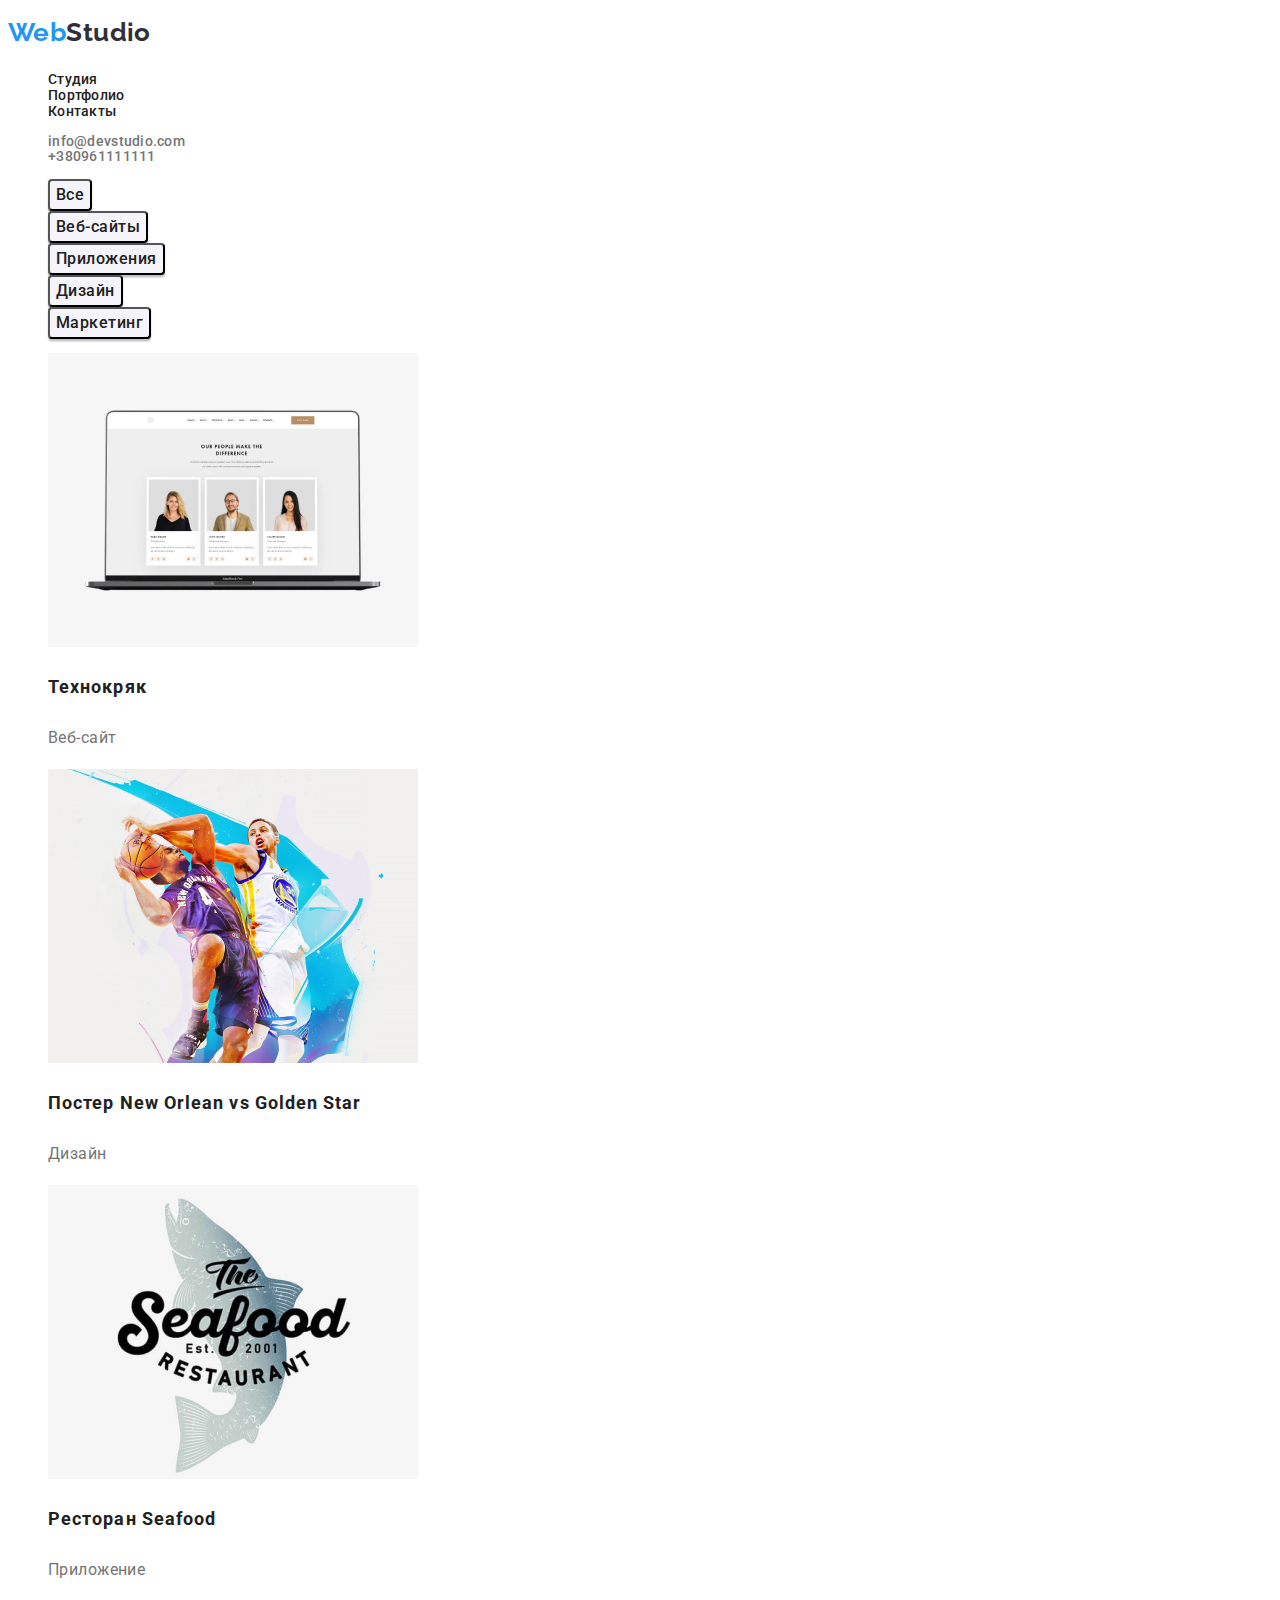
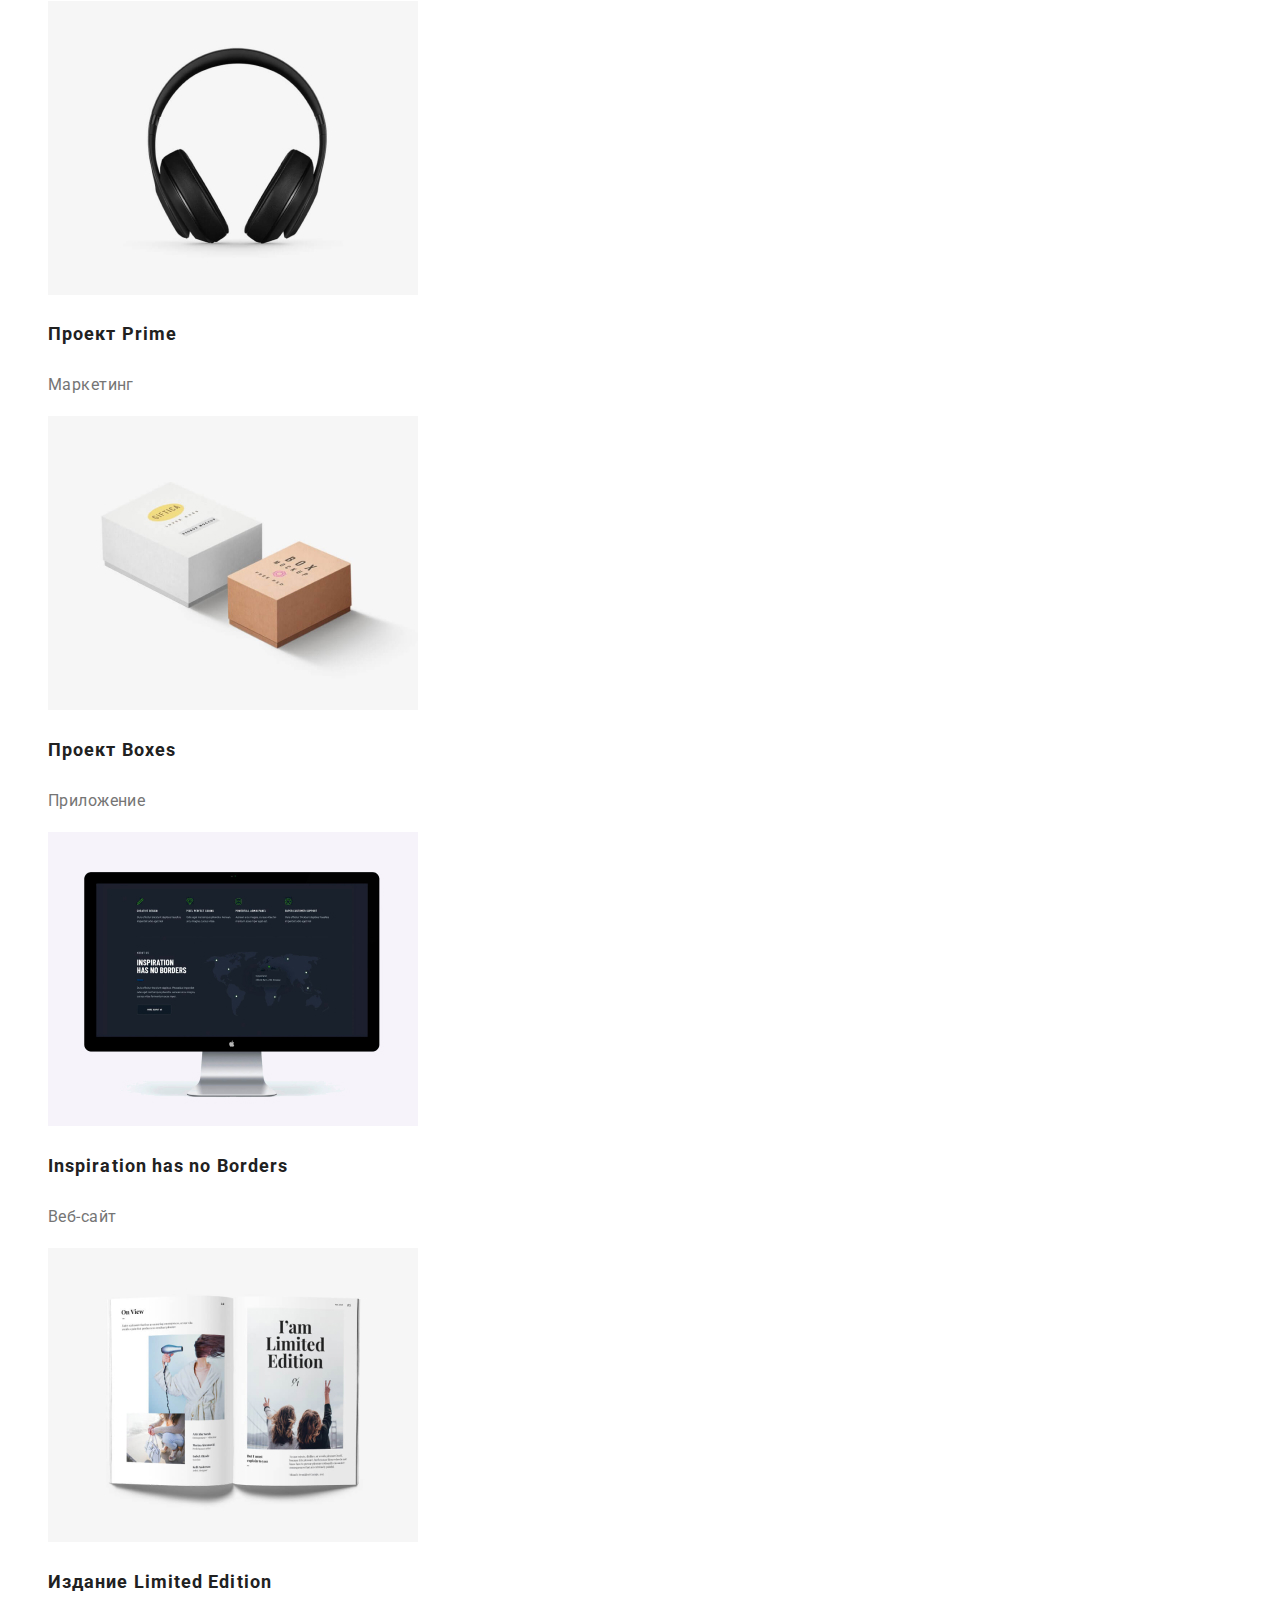
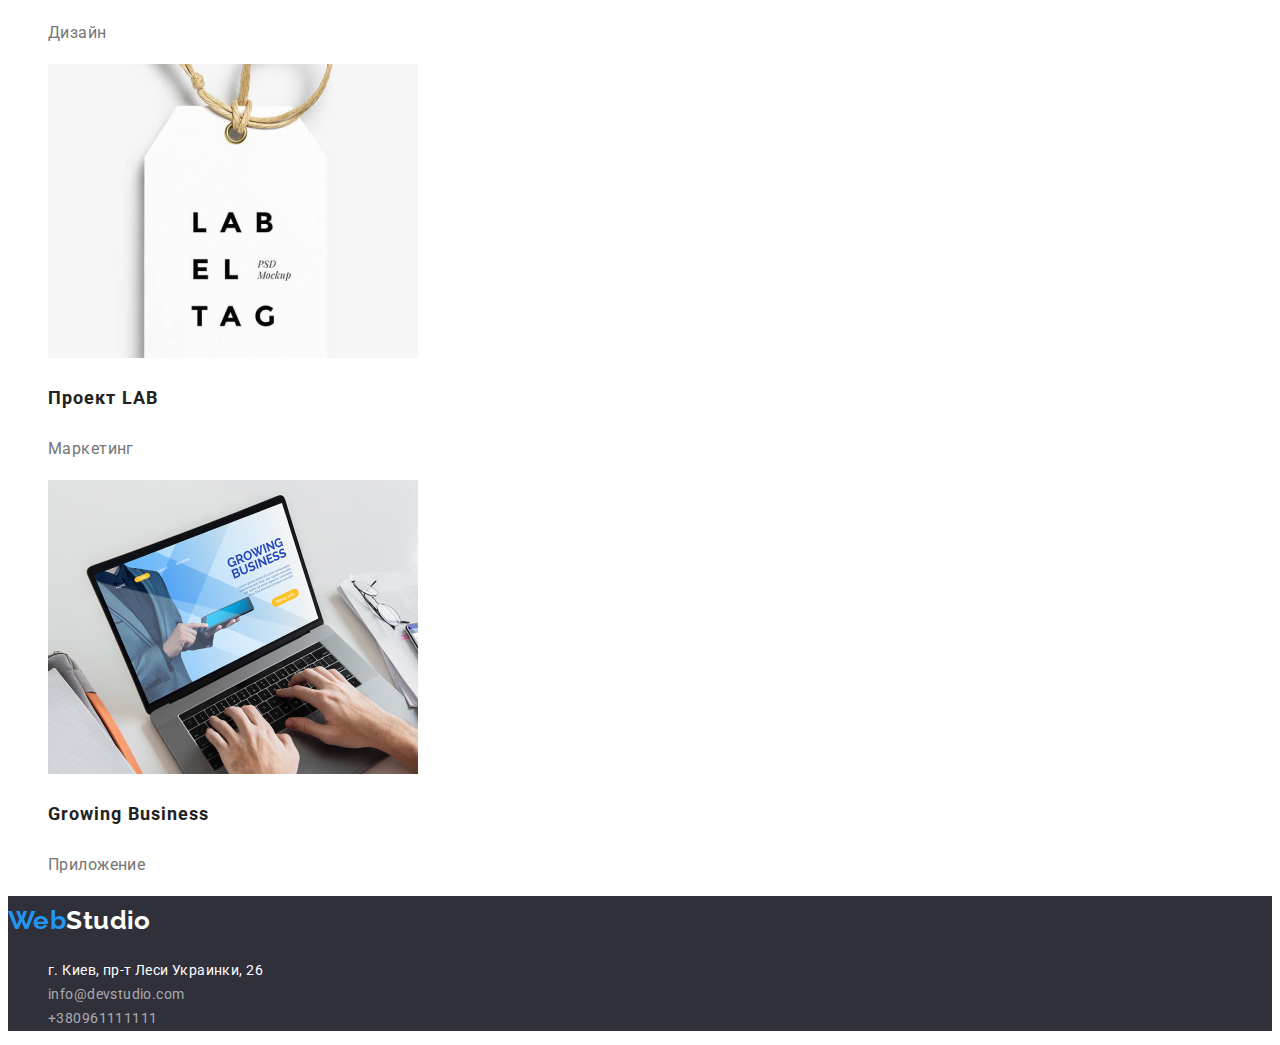
==== portfolio.html @ 1969646e "Initial commit" ====
<!DOCTYPE html>
<html lang="ru">
<head>
  <meta charset="UTF-8">
  <meta http-equiv="X-UA-Compatible" content="IE=edge">
  <meta name="viewport" content="width=device-width, initial-scale=1.0">
  <title>Портфолио</title>
  <link rel="stylesheet" href="./css/style.css">
  <link rel="preconnect" href="https://fonts.googleapis.com">
  <link rel="preconnect" href="https://fonts.gstatic.com" crossorigin>
  <link href="https://fonts.googleapis.com/css2?family=Raleway:wght@700&family=Roboto:wght@400;500;700;900&display=swap" rel="stylesheet">
</head>
<body>
  <header class="header">
    <!--Шапка страницы-->
    <nav><a class="logohead" href="/"><span class="webhead">Web</span><span class="studiohead">Studio</span></a>
      <ul class="main-navigation">
        <!--Навигация на другие страницы-->
        <li><a class="nav-item" href="./index.html">Студия</a></li>
        <li><a class="nav-item" href="./portfolio.html">Портфолио</a></li>
        <li><a class="nav-item" href="">Контакты</a></li>
      </ul>
    </nav>
    <ul class="main-contacts">
      <li><a class="contacts-item" href="mailto:info@devstudio.com">info@devstudio.com</a></li>
      <li><a class="contacts-item" href="tel:+380961111111">+380961111111</a></li>
    </ul>
  </header>
  <main>
    <section class="main-content">
      <h1 hidden>фильтр страницы портфолио</h1>
      <ul class="btn-list">
        <li class="btn-item" ><button class="btonu" type="button">Все</button></li>
        <li class="btn-item" ><button class="btonu" type="button">Веб-сайты</button></li>
        <li class="btn-item" ><button class="btonu" type="button">Приложения</button></li>
        <li class="btn-item" ><button class="btonu" type="button">Дизайн</button></li>
        <li class="btn-item" ><button class="btonu" type="button">Маркетинг</button></li>
      </ul>
      <h2 hidden>контент</h2>
      <ul class="content-list">
        <li class="content-items">
          <a class="content-links" href="">
            <img src="./images/tehno.jpg" alt="фото ноутбука" width="370" height="294">
            <h3 class="content-tittle">Технокряк</h3>
            <p class="content-text">Веб-сайт</p>
          </a>
        </li>
        <li class="content-items">
          <a class="content-links" href="">
            <img src="./images/star.jpg" alt="фото постера" width="370" height="294">
            <h3 class="content-tittle">Постер New Orlean vs Golden Star</h3>
            <p class="content-text">Дизайн</p>
          </a>
        </li>
        <li class="content-items">
          <a class="content-links" href="">
            <img src="./images/seafood.jpg" alt="фото ресторана" width="370" height="294">
            <h3 class="content-tittle">Ресторан Seafood</h3>
            <p class="content-text">Приложение</p>
          </a>
        </li>
        <li class="content-items">
          <a class="content-links" href="">
            <img src="./images/prime.jpg" alt="фото наушников" width="370" height="294">
            <h3 class="content-tittle">Проект Prime</h3>
            <p class="content-text">Маркетинг</p>
          </a>
        </li>
        <li class="content-items">
          <a class="content-links" href="">
            <img src="./images/boxes.jpg" alt="фото коробок" width="370" height="294">
            <h3 class="content-tittle">Проект Boxes</h3>
            <p class="content-text">Приложение</p>
          </a>
        </li>
        <li class="content-items">
          <a class="content-links" href="">
            <img src="./images/borders.jpg" alt="фото монитора" width="370" height="294">
            <h3 class="content-tittle">Inspiration has no Borders</h3>
            <p class="content-text">Веб-сайт</p>
          </a>
        </li>
        <li class="content-items">
          <a class="content-links" href="">
            <img src="./images/limited.jpg" alt="фото книги" width="370" height="294">
            <h3 class="content-tittle">Издание Limited Edition</h3>
            <p class="content-text">Дизайн</p>
          </a>
        </li>
        <li class="content-items">
          <a class="content-links" href="">
            <img src="./images/lab.jpg" alt="фото проекта" width="370" height="294">
            <h3 class="content-tittle">Проект LAB</h3>
            <p class="content-text">Маркетинг</p>
          </a>
        </li>
        <li class="content-items">
          <a class="content-links" href="">
            <img src="./images/business.jpg" alt="фото работы за ноутбуком" width="370" height="294">
            <h3 class="content-tittle">Growing Business</h3>
            <p class="content-text">Приложение</p>
          </a>
        </li>
      </ul>
    </section>
  </main>
  <footer class="footer">
    <!--Футер страницы-->
    <a class="logo-footer" href="/"><span class="webfooter">Web</span><span class="studiofooter">Studio</span></a>
    <address>
      <ul class="contacts-footer">
        <li><a class="adres-footer"
            href="https://www.google.com/maps/place/%D0%B1%D1%83%D0%BB.+%D0%9B%D0%B5%D1%81%D0%B8+%D0%A3%D0%BA%D1%80%D0%B0%D0%B8%D0%BD%D0%BA%D0%B8,+26,+%D0%9A%D0%B8%D0%B5%D0%B2,+02000/@50.4265841,30.5361971,17z/data=!3m1!4b1!4m5!3m4!1s0x40d4cf0e033ecbe9:0x57a4dffefec77da0!8m2!3d50.4265807!4d30.5383858"
            target="_blank" rel="noopener noreferrer">г. Киев, пр-т Леси Украинки, 26</a></li>
        <li class="links-footer"><a class="link-clr" href="mailto:info@devstudio.com">info@devstudio.com</a></li>
        <li class="links-footer"><a class="link-clr" href="tel:+380961111111">+380961111111</a></li>
      </ul>
    </address>
  
  </footer>
</body>
</html>
---- css/style.css ----
body {
  font-family: var(--main-font);
  font-size: var(--main-font-sz);
  text-decoration: var(--main-text-decor);
  line-height: var(--main-line-hght);
  letter-spacing: var(--main-leter-spacing);
  font-weight: var(--main-font-weight);
  color: var(--main-txt-clr);
}

/* font-weight: 400; то же самое что и normal
font-weight: bold; то же самое что и 700 */

:root {
  --main-font: Roboto, sans-serif;
  --secondary-font: Raleway, sans-serif;

  --main-font-sz: 14px;
  --secondary-font-sz: 16px;
  --primary-font-sz: 36px;
  --fourth-font-sz: 18px;

  --main-font-weight: 500;
  --secondary-font-weight: 700;
  --primary-font-weight: 400;

  --main-leter-spacing: 0.03em;
  --secondary-leter-spacing: 0.02em;
  --primary-leter-spacing: 0.06em;

  --main-txt-clr: #212121;
  --secondary-txt-clr: #757575;
  --primary-txt-clr: #2196f3;
  --color-rdba: rgba(255, 255, 255, 0.6);

  --main-line-hght: 1.14;
  --secondary-line-hght: 1.17;
  --primary-line-hght: 1.71;
  --fourth-line-hght: 1.19;

  --main-link-clr: #ffffff;
  --secondary-link-clr: #2f303a;

  --main-text-decor: none;
}

/* студия */
/* оформление логотипа */
.logohead,
.logo-footer {
  font-family: var(--secondary-font);
  font-weight: var(--secondary-font-weight);
  font-size: 26px;
  line-height: 1.91;
  text-decoration: none;
}

.webhead,
.webfooter {
  color: var(--primary-txt-clr);
}

.studiohead {
  color: var(--secondary-link-clr);
}

.studiofooter {
  color: var(--main-link-clr);
}

.main-navigation {
  letter-spacing: var(--secondary-leter-spacing);
}

.nav-item:hover,
.nav-item:focus {
  color: var(--primary-txt-clr);
}

.nav-item {
  color: var(--main-txt-clr);
  text-decoration: var(--main-text-decor);
}

.contacts-item:hover,
.contacts-item:focus {
  color: var(--primary-txt-clr);
}

.contacts-item {
  color: var(--secondary-txt-clr);
  text-decoration: var(--main-text-decor);
}

.main-contacts {
  letter-spacing: var(--secondary-leter-spacing);
  color: var(--secondary-txt-clr);
}

.banner {
  background-color: var(--secondary-link-clr);
}

.banner > h1 {
  font-weight: 900;
  font-size: 44px;
  line-height: 1.36;
  letter-spacing: var(--primary-leter-spacing);
  text-transform: uppercase;
  color: var(--main-link-clr);
}

.banner button {
  font-weight: var(--secondary-font-weight);
  font-size: var(--secondary-font-sz);
  line-height: 1.87;
   align-items: center;
  text-align: center;
  letter-spacing: var(--primary-leter-spacing);
  color: var(--main-link-clr);
  background: var(--primary-txt-clr);
  box-shadow: 0px 4px 4px rgba(0, 0, 0, 0.15);
  border-radius: 4px;
  width: 200px;
  height: 50px;
  left: 700px;
  top: 430px;
}

.peculiarities h3 {
  font-weight: var(--secondary-font-weight);
  font-size: var(--main-font-sz);
  text-transform: uppercase;
}

.peculiarities p {
  font-weight: var(--primary-font-weight);
  line-height: var(--primary-line-hght);
  color: var(--secondary-txt-clr);
}

.peculiarities-list,
.work-list,
.team-list,
.contacts-footer,
.btn-item,
.content-list,
.main-navigation,
.main-contacts {
  list-style: none;
}

.work h2 {
  font-weight: var(--secondary-font-weight);
  font-size: var(--primary-font-sz);
  line-height: var(--secondary-line-hght);
}

.work-tittle,
.team-maintittle {
  font-weight: var(--secondary-font-weight);
  font-size: var(--primary-font-sz);
  line-height: var(--secondary-line-hght);
}

.team h2 {
  font-weight: var(--main-font-weight);
  font-size: var(--primary-font-sz);
  line-height: var(--secondary-line-hght);
}

.team h3 {
  font-size: var(--secondary-font-sz);
  line-height: var(--fourth-line-hght);
}

.team p {
  font-weight: var(--primary-font-weight);
  font-size: var(--secondary-font-sz);
  line-height: var(--fourth-line-hght);
  color: var(--secondary-txt-clr);
}

.adres-footer {
  font-weight: var(--primary-font-weight);
  font-size: var(--main-font-sz);
  line-height: var(--primary-line-hght);
  color: var(--main-link-clr);
  font-style: normal;
  text-decoration: var(--main-text-decor);
}

.links-footer {
  font-weight: var(--primary-font-weight);
  font-size: var(--main-font-sz);
  line-height: var(--primary-line-hght);
  color: var(--color-rdba);
}

.footer {
  background-color: var(--secondary-link-clr);
}

.link-clr {
  font-style: normal;
  font-weight: var(--primary-font-weight);
  line-height: var(--primary-line-hght);
  color: var(--color-rdba);
  text-decoration: var(--main-text-decor);
}

/* портфолио */
.btonu:hover,
.btonu:focus {
  background-color: var(--primary-txt-clr);
}

.btonu {
  font-family: Roboto;
  font-style: normal;
  font-weight: 500;
  font-size: 16px;
  line-height: 1.62;
  text-align: center;
  letter-spacing: 0.03em;
  color:var(--main-txt-clr);
  background: #F5F4FA;
  border-radius: 4px;
  box-shadow: 0px 3px 1px rgba(0, 0, 0, 0.1), 0px 1px 2px rgba(0, 0, 0, 0.08), 0px 2px 2px rgba(0, 0, 0, 0.12);
}


.content-tittle {
  font-weight: var(--secondary-font-weight);
  font-size: var(--fourth-font-sz);
  line-height: 2;
  letter-spacing: var(--primary-leter-spacing);
  color: var(--main-txt-clr);
}

.content-text {
  font-weight: var(--primary-font-weight);
  font-size: var(--secondary-font-sz);
  line-height: 1.87;
  color: var(--secondary-txt-clr);
}

.content-links {
  text-decoration: var(--main-text-decor);
}
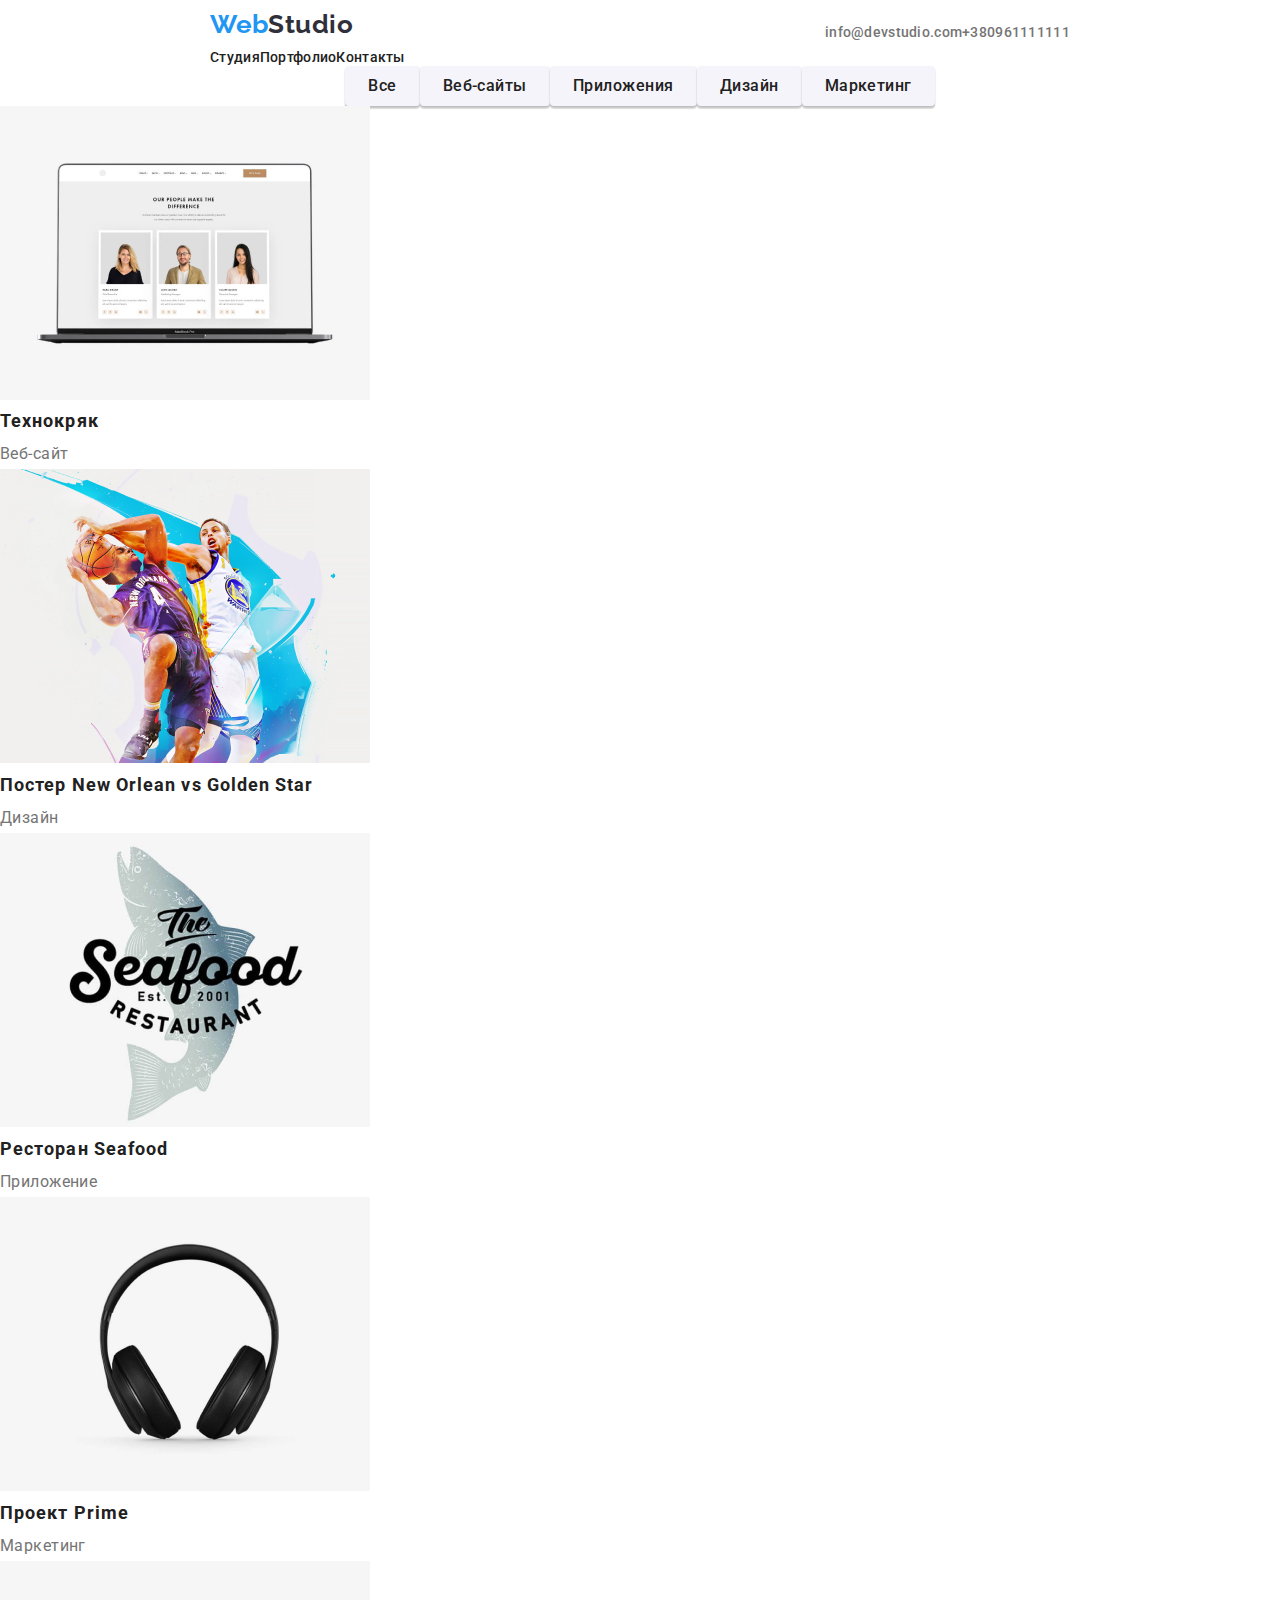
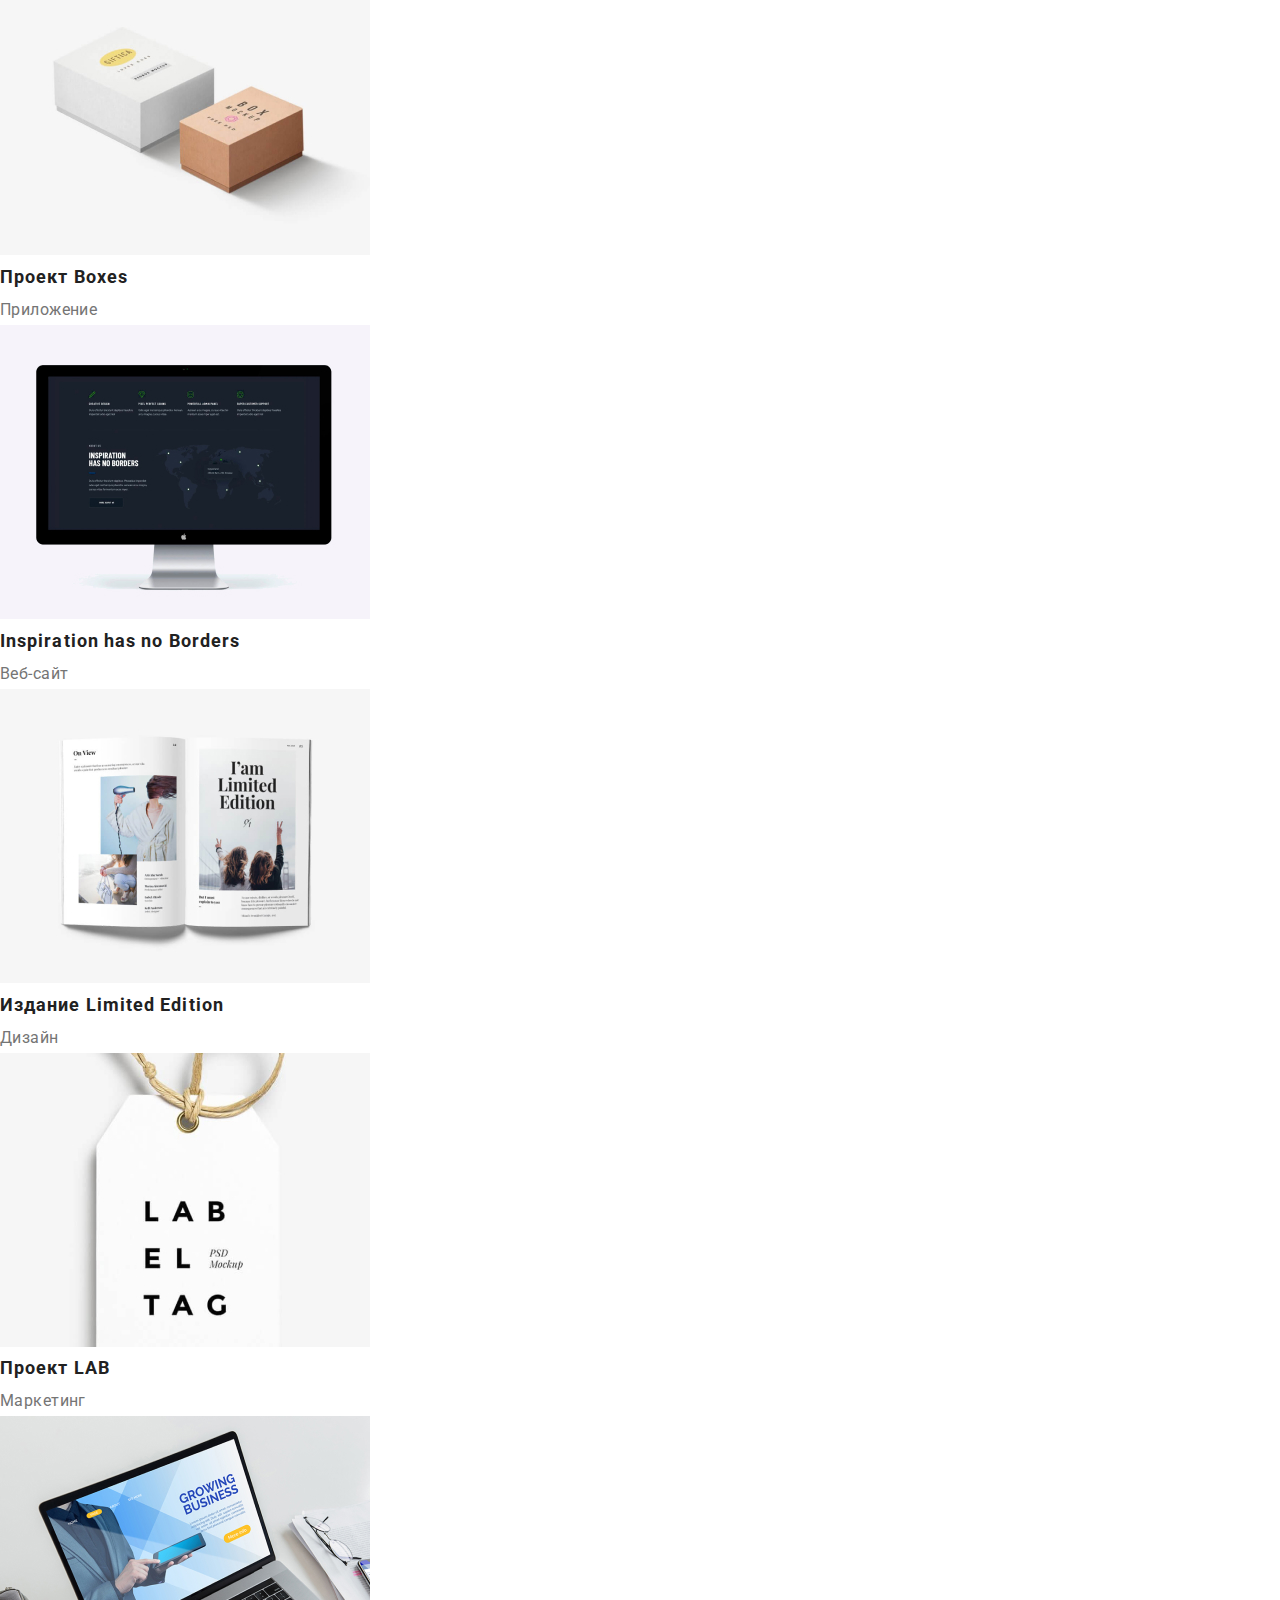
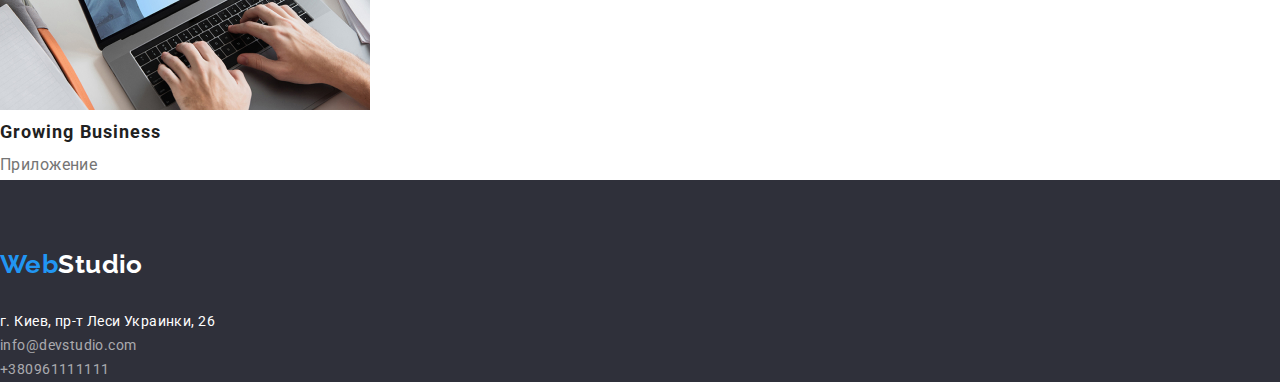
==== commit 9b952173: "добавляет разметку студия" ====
--- a/portfolio.html
+++ b/portfolio.html
@@ -5,13 +5,14 @@
   <meta http-equiv="X-UA-Compatible" content="IE=edge">
   <meta name="viewport" content="width=device-width, initial-scale=1.0">
   <title>Портфолио</title>
-  <link rel="stylesheet" href="./css/style.css">
   <link rel="preconnect" href="https://fonts.googleapis.com">
   <link rel="preconnect" href="https://fonts.gstatic.com" crossorigin>
   <link href="https://fonts.googleapis.com/css2?family=Raleway:wght@700&family=Roboto:wght@400;500;700;900&display=swap" rel="stylesheet">
+  <link rel="stylesheet" href="https://cdnjs.cloudflare.com/ajax/libs/modern-normalize/1.1.0/modern-normalize.min.css">
+  <link rel="stylesheet" href="./css/style.css">
 </head>
 <body>
-  <header class="header">
+  <header class="header">     
     <!--Шапка страницы-->
     <nav><a class="logohead" href="/"><span class="webhead">Web</span><span class="studiohead">Studio</span></a>
       <ul class="main-navigation">
--- a/css/style.css
+++ b/css/style.css
@@ -1,3 +1,13 @@
+/* *,
+*::before,
+*::after {
+  box-sizing: border-box;
+}
+ */
+
+
+
+
 body {
   font-family: var(--main-font);
   font-size: var(--main-font-sz);
@@ -6,7 +16,9 @@
   letter-spacing: var(--main-leter-spacing);
   font-weight: var(--main-font-weight);
   color: var(--main-txt-clr);
-}
+  
+}
+
 
 /* font-weight: 400; то же самое что и normal
 font-weight: bold; то же самое что и 700 */
@@ -43,6 +55,92 @@
 
   --main-text-decor: none;
 }
+
+h1, h2, h3, p, ul, li {
+  margin: 0;
+  padding: 0;
+}
+
+.container {
+  width: 1230px;
+  margin-right: auto;
+  margin-left: auto;
+  padding-left: 15px;
+  padding-right: 15px;
+}
+
+
+
+.bnnr {
+  background-color: #2F303A;
+}
+
+
+.wrk {
+  padding-top: 0;
+  padding-bottom: 94px;
+}
+.header {
+  display: flex; 
+  align-items: center;
+  justify-content: space-between;
+}
+.nav {display: flex;
+align-items: center;
+justify-content: space-around;}
+
+
+.lnk-hdr {
+  display: inline-block;
+}
+.banner-tittle {
+  margin-bottom: 30px;
+  padding-top: 200px;
+}
+.banner-button {
+  margin-bottom: 200px;
+
+}
+.section {
+  padding-top: 94px;
+  padding-bottom: 94px;
+}
+/* .peculiarities-tittle {
+  margin-bottom: 10px;
+  padding-top: 50px; */
+/* } */
+
+.main-navigation, .main-contacts, .btn-list, .peculiarities-list, .work-list, .team-list {
+  display: flex;
+}
+
+.main-contacts {
+  justify-content: flex-end;
+}
+.peculiarities-list, .work-list, .team-list {
+  justify-content: space-around;
+}
+
+.header {justify-content: space-around;;
+}
+
+.btn-list {
+  justify-content: center;
+
+
+}
+
+
+
+
+
+
+
+
+
+
+
+
 
 /* студия */
 /* оформление логотипа */
@@ -99,44 +197,54 @@
 
 .banner {
   background-color: var(--secondary-link-clr);
-}
-
-.banner > h1 {
+  text-align: center;
+}
+
+.banner-tittle {
+  line-height: 1.36;
+  font-family: Roboto;
+  font-style: normal;
   font-weight: 900;
   font-size: 44px;
-  line-height: 1.36;
-  letter-spacing: var(--primary-leter-spacing);
+  text-align: center;
+  letter-spacing: 0.06em;
   text-transform: uppercase;
-  color: var(--main-link-clr);
+  color: #FFFFFF;
 }
 
 .banner button {
   font-weight: var(--secondary-font-weight);
   font-size: var(--secondary-font-sz);
   line-height: 1.87;
-   align-items: center;
+  align-items: center;
   text-align: center;
   letter-spacing: var(--primary-leter-spacing);
   color: var(--main-link-clr);
   background: var(--primary-txt-clr);
   box-shadow: 0px 4px 4px rgba(0, 0, 0, 0.15);
   border-radius: 4px;
-  width: 200px;
+  min-width: 200px;
   height: 50px;
   left: 700px;
   top: 430px;
+  padding: 10px 32px;
 }
 
 .peculiarities h3 {
   font-weight: var(--secondary-font-weight);
   font-size: var(--main-font-sz);
   text-transform: uppercase;
+  margin-top: 0px;
+  margin-bottom: 10px;
 }
 
 .peculiarities p {
   font-weight: var(--primary-font-weight);
   line-height: var(--primary-line-hght);
   color: var(--secondary-txt-clr);
+  margin-bottom: 0px;
+
+
 }
 
 .peculiarities-list,
@@ -154,6 +262,7 @@
   font-weight: var(--secondary-font-weight);
   font-size: var(--primary-font-sz);
   line-height: var(--secondary-line-hght);
+  margin-bottom: 50px;
 }
 
 .work-tittle,
@@ -162,16 +271,21 @@
   font-size: var(--primary-font-sz);
   line-height: var(--secondary-line-hght);
 }
-
+h2 {
+  text-align: center;
+}
 .team h2 {
   font-weight: var(--main-font-weight);
   font-size: var(--primary-font-sz);
   line-height: var(--secondary-line-hght);
+
+  margin-bottom: 50px;
 }
 
 .team h3 {
   font-size: var(--secondary-font-sz);
   line-height: var(--fourth-line-hght);
+  margin-bottom: 10px;
 }
 
 .team p {
@@ -179,6 +293,21 @@
   font-size: var(--secondary-font-sz);
   line-height: var(--fourth-line-hght);
   color: var(--secondary-txt-clr);
+  padding-bottom: 30px;
+}
+.team {
+background-color: #F5F4FA;
+}
+
+.team-img {
+  margin-bottom: 30px;
+}
+
+
+.logo-footer {
+  display: inline-block;
+  padding-top: 60px;
+  margin-bottom: 20px;
 }
 
 .adres-footer {
@@ -188,6 +317,8 @@
   color: var(--main-link-clr);
   font-style: normal;
   text-decoration: var(--main-text-decor);
+  margin-bottom: 9px;
+  
 }
 
 .links-footer {
@@ -196,11 +327,18 @@
   line-height: var(--primary-line-hght);
   color: var(--color-rdba);
 }
+.mail {
+  margin-bottom: 9px;
+}
+.tel {
+  padding-bottom: 60px;
+}
+
 
 .footer {
   background-color: var(--secondary-link-clr);
 }
-
+/* background-color: #2F303A; */
 .link-clr {
   font-style: normal;
   font-weight: var(--primary-font-weight);
@@ -226,7 +364,10 @@
   color:var(--main-txt-clr);
   background: #F5F4FA;
   border-radius: 4px;
+  border: 1px solid transparent;
   box-shadow: 0px 3px 1px rgba(0, 0, 0, 0.1), 0px 1px 2px rgba(0, 0, 0, 0.08), 0px 2px 2px rgba(0, 0, 0, 0.12);
+  padding: 6px 22px;
+
 }
 
 
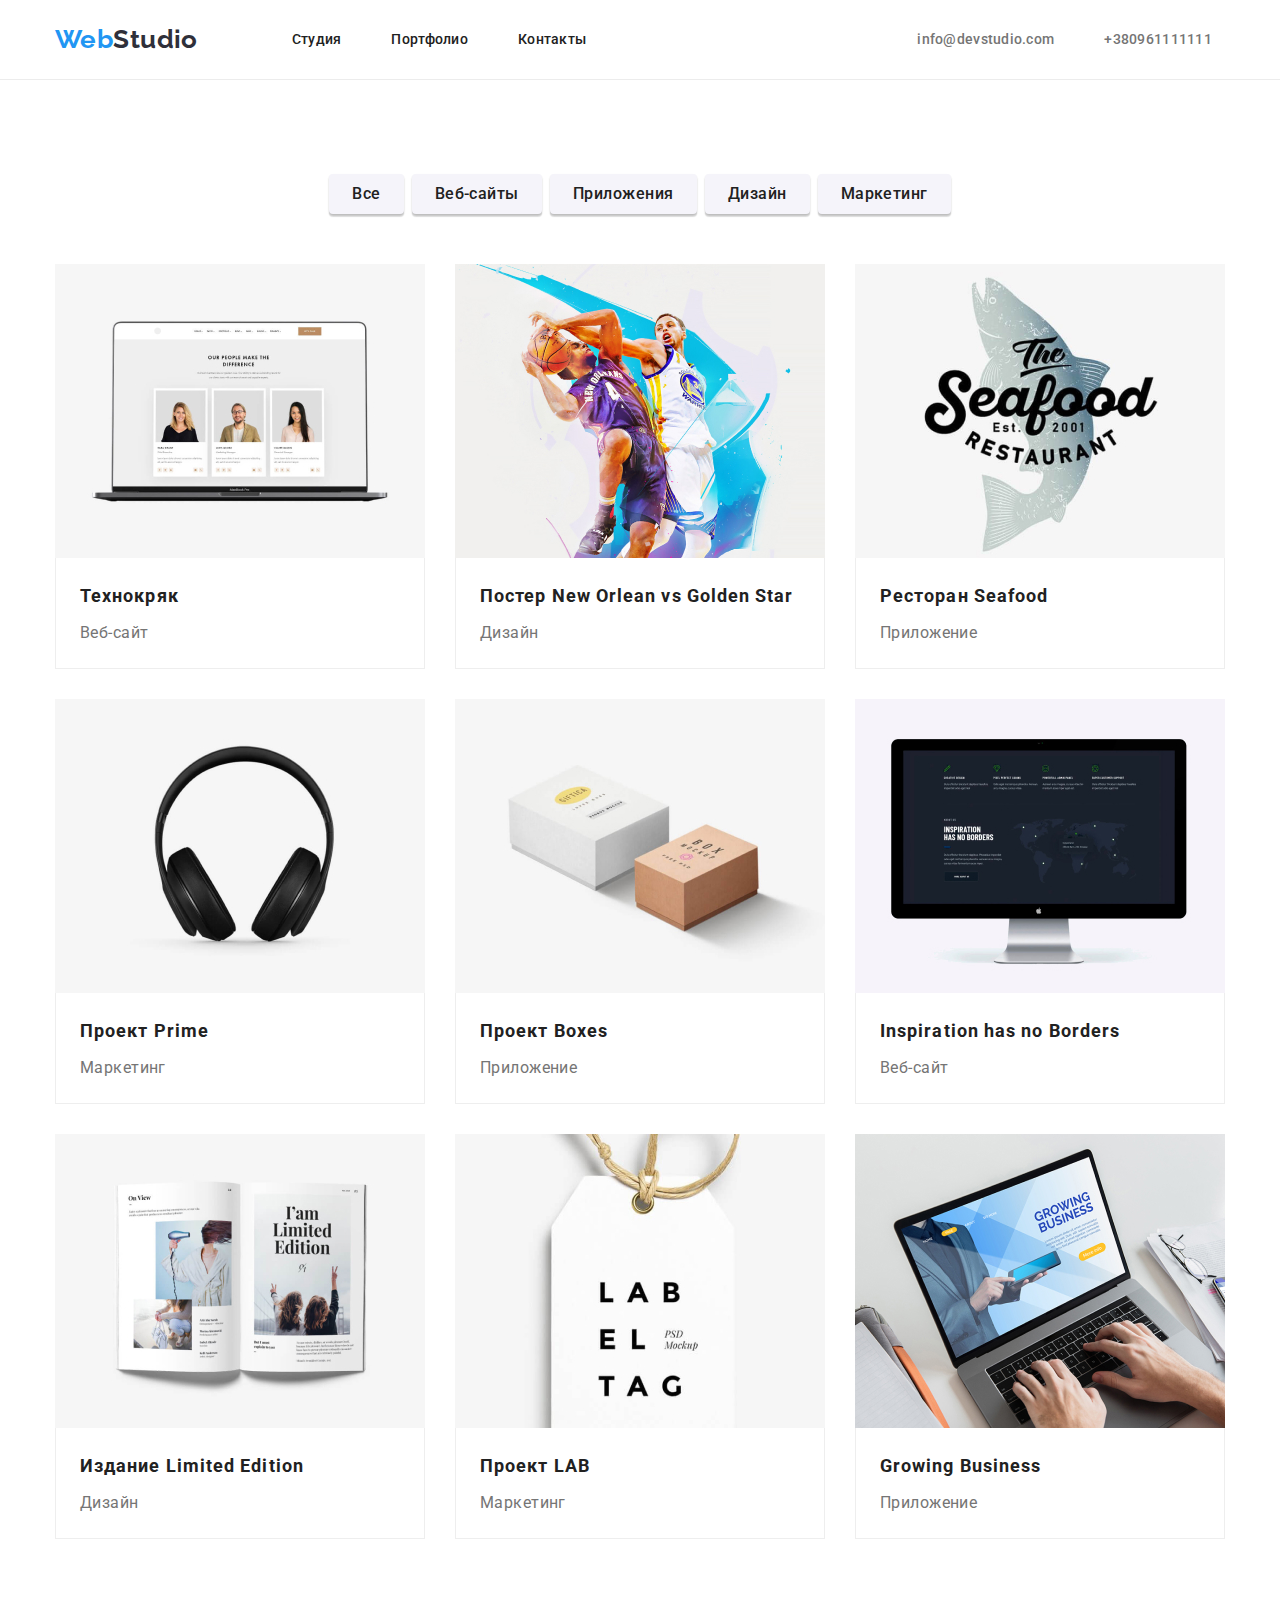
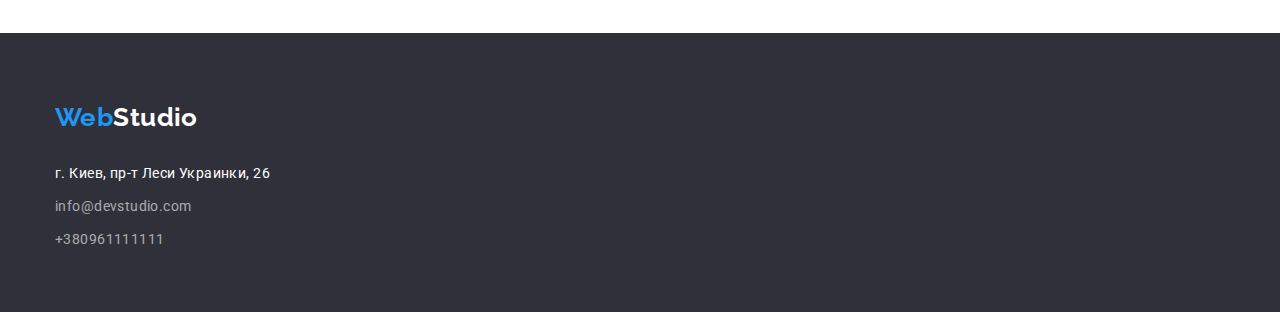
==== commit b58e5136: "ДЗ 3" ====
--- a/portfolio.html
+++ b/portfolio.html
@@ -12,23 +12,25 @@
   <link rel="stylesheet" href="./css/style.css">
 </head>
 <body>
-  <header class="header">     
-    <!--Шапка страницы-->
-    <nav><a class="logohead" href="/"><span class="webhead">Web</span><span class="studiohead">Studio</span></a>
-      <ul class="main-navigation">
-        <!--Навигация на другие страницы-->
-        <li><a class="nav-item" href="./index.html">Студия</a></li>
-        <li><a class="nav-item" href="./portfolio.html">Портфолио</a></li>
-        <li><a class="nav-item" href="">Контакты</a></li>
+  <header class="header">
+    <div class="container">
+      <nav class="nav"><a class="logohead" href="/"><span class="webhead">Web</span><span
+            class="studiohead">Studio</span></a>
+        <ul class="main-navigation">
+          <li class="nav-list"><a class="nav-item" href="./index.html">Студия</a></li>
+          <li class="nav-list"><a class="nav-item" href="./portfolio.html">Портфолио</a></li>
+          <li class="nav-list"><a class="nav-item" href="">Контакты</a></li>
+        </ul>
+      </nav>
+      <ul class="main-contacts">
+        <li class="contacts-list"><a class="contacts-item" href="mailto:info@devstudio.com">info@devstudio.com</a></li>
+        <li class="contacts-list"><a class="contacts-item" href="tel:+380961111111">+380961111111</a></li>
       </ul>
-    </nav>
-    <ul class="main-contacts">
-      <li><a class="contacts-item" href="mailto:info@devstudio.com">info@devstudio.com</a></li>
-      <li><a class="contacts-item" href="tel:+380961111111">+380961111111</a></li>
-    </ul>
+    </div>
   </header>
   <main>
-    <section class="main-content">
+    <section class="section main-content">
+      <div class="container">
       <h1 hidden>фильтр страницы портфолио</h1>
       <ul class="btn-list">
         <li class="btn-item" ><button class="btonu" type="button">Все</button></li>
@@ -41,83 +43,103 @@
       <ul class="content-list">
         <li class="content-items">
           <a class="content-links" href="">
-            <img src="./images/tehno.jpg" alt="фото ноутбука" width="370" height="294">
-            <h3 class="content-tittle">Технокряк</h3>
-            <p class="content-text">Веб-сайт</p>
+            <img class="content-img" src="./images/tehno.jpg" alt="фото ноутбука" width="370" height="294">
+            <div class="content-border">
+              <h3 class="content-tittle">Технокряк</h3>
+              <p class="content-text">Веб-сайт</p>
+            </div>
           </a>
         </li>
         <li class="content-items">
           <a class="content-links" href="">
-            <img src="./images/star.jpg" alt="фото постера" width="370" height="294">
-            <h3 class="content-tittle">Постер New Orlean vs Golden Star</h3>
-            <p class="content-text">Дизайн</p>
+            <img class="content-img" src="./images/star.jpg" alt="фото постера" width="370" height="294">
+            <div class="content-border">
+              <h3 class="content-tittle">Постер New Orlean vs Golden Star</h3>
+              <p class="content-text">Дизайн</p>
+            </div>
           </a>
         </li>
         <li class="content-items">
           <a class="content-links" href="">
-            <img src="./images/seafood.jpg" alt="фото ресторана" width="370" height="294">
-            <h3 class="content-tittle">Ресторан Seafood</h3>
-            <p class="content-text">Приложение</p>
-          </a>
+            <img class="content-img" src="./images/seafood.jpg" alt="фото ресторана" width="370" height="294">
+            <div class="content-border">
+              <h3 class="content-tittle">Ресторан Seafood</h3>
+              <p class="content-text">Приложение</p>
+            </div>
+            </a>
         </li>
         <li class="content-items">
           <a class="content-links" href="">
-            <img src="./images/prime.jpg" alt="фото наушников" width="370" height="294">
-            <h3 class="content-tittle">Проект Prime</h3>
-            <p class="content-text">Маркетинг</p>
-          </a>
+            <img class="content-img" src="./images/prime.jpg" alt="фото наушников" width="370" height="294">
+            <div class="content-border">
+              <h3 class="content-tittle">Проект Prime</h3>
+              <p class="content-text">Маркетинг</p>
+             </div>
+            </a>
         </li>
         <li class="content-items">
           <a class="content-links" href="">
-            <img src="./images/boxes.jpg" alt="фото коробок" width="370" height="294">
-            <h3 class="content-tittle">Проект Boxes</h3>
-            <p class="content-text">Приложение</p>
-          </a>
+            <img class="content-img" src="./images/boxes.jpg" alt="фото коробок" width="370" height="294">
+            <div class="content-border">
+              <h3 class="content-tittle">Проект Boxes</h3>
+              <p class="content-text">Приложение</p>
+            </div>
+            </a>
         </li>
         <li class="content-items">
           <a class="content-links" href="">
-            <img src="./images/borders.jpg" alt="фото монитора" width="370" height="294">
-            <h3 class="content-tittle">Inspiration has no Borders</h3>
-            <p class="content-text">Веб-сайт</p>
-          </a>
+            <img class="content-img" src="./images/borders.jpg" alt="фото монитора" width="370" height="294">
+            <div class="content-border">
+              <h3 class="content-tittle">Inspiration has no Borders</h3>
+              <p class="content-text">Веб-сайт</p>
+            </div>
+            </a>
         </li>
         <li class="content-items">
           <a class="content-links" href="">
-            <img src="./images/limited.jpg" alt="фото книги" width="370" height="294">
-            <h3 class="content-tittle">Издание Limited Edition</h3>
-            <p class="content-text">Дизайн</p>
-          </a>
+            <img class="content-img" src="./images/limited.jpg" alt="фото книги" width="370" height="294">
+            <div class="content-border">
+              <h3 class="content-tittle">Издание Limited Edition</h3>
+              <p class="content-text">Дизайн</p>
+             </div>
+            </a>
         </li>
         <li class="content-items">
           <a class="content-links" href="">
-            <img src="./images/lab.jpg" alt="фото проекта" width="370" height="294">
-            <h3 class="content-tittle">Проект LAB</h3>
-            <p class="content-text">Маркетинг</p>
-          </a>
+            <img class="content-img" src="./images/lab.jpg" alt="фото проекта" width="370" height="294">
+            <div class="content-border">
+              <h3 class="content-tittle">Проект LAB</h3>
+              <p class="content-text">Маркетинг</p>
+            </div>
+            </a>
         </li>
         <li class="content-items">
           <a class="content-links" href="">
-            <img src="./images/business.jpg" alt="фото работы за ноутбуком" width="370" height="294">
-            <h3 class="content-tittle">Growing Business</h3>
-            <p class="content-text">Приложение</p>
-          </a>
+            <img class="content-img" src="./images/business.jpg" alt="фото работы за ноутбуком" width="370" height="294">
+            <div class="content-border">
+              <h3 class="content-tittle">Growing Business</h3>
+              <p class="content-text">Приложение</p>
+            </div>
+            </a>
         </li>
       </ul>
+      </div>
     </section>
   </main>
   <footer class="footer">
     <!--Футер страницы-->
-    <a class="logo-footer" href="/"><span class="webfooter">Web</span><span class="studiofooter">Studio</span></a>
-    <address>
-      <ul class="contacts-footer">
-        <li><a class="adres-footer"
-            href="https://www.google.com/maps/place/%D0%B1%D1%83%D0%BB.+%D0%9B%D0%B5%D1%81%D0%B8+%D0%A3%D0%BA%D1%80%D0%B0%D0%B8%D0%BD%D0%BA%D0%B8,+26,+%D0%9A%D0%B8%D0%B5%D0%B2,+02000/@50.4265841,30.5361971,17z/data=!3m1!4b1!4m5!3m4!1s0x40d4cf0e033ecbe9:0x57a4dffefec77da0!8m2!3d50.4265807!4d30.5383858"
-            target="_blank" rel="noopener noreferrer">г. Киев, пр-т Леси Украинки, 26</a></li>
-        <li class="links-footer"><a class="link-clr" href="mailto:info@devstudio.com">info@devstudio.com</a></li>
-        <li class="links-footer"><a class="link-clr" href="tel:+380961111111">+380961111111</a></li>
-      </ul>
-    </address>
-  
+    <div class="container ftr">
+      <a class="logo-footer" href="/"><span class="webfooter">Web</span><span class="studiofooter">Studio</span></a>
+      <address>
+        <ul class="contacts-footer">
+          <li class="links-footer"><a class="adres-footer"
+              href="https://www.google.com/maps/place/%D0%B1%D1%83%D0%BB.+%D0%9B%D0%B5%D1%81%D0%B8+%D0%A3%D0%BA%D1%80%D0%B0%D0%B8%D0%BD%D0%BA%D0%B8,+26,+%D0%9A%D0%B8%D0%B5%D0%B2,+02000/@50.4265841,30.5361971,17z/data=!3m1!4b1!4m5!3m4!1s0x40d4cf0e033ecbe9:0x57a4dffefec77da0!8m2!3d50.4265807!4d30.5383858"
+              target="_blank" rel="noopener noreferrer">г. Киев, пр-т Леси Украинки, 26</a></li>
+          <li class="links-footer mail"><a class="link-clr" href="mailto:info@devstudio.com">info@devstudio.com</a></li>
+          <li class="links-footer tel"><a class="link-clr" href="tel:+380961111111">+380961111111</a></li>
+        </ul>
+      </address>
+    </div>
   </footer>
 </body>
 </html>--- a/css/style.css
+++ b/css/style.css
@@ -1,13 +1,3 @@
-/* *,
-*::before,
-*::after {
-  box-sizing: border-box;
-}
- */
-
-
-
-
 body {
   font-family: var(--main-font);
   font-size: var(--main-font-sz);
@@ -54,6 +44,7 @@
   --secondary-link-clr: #2f303a;
 
   --main-text-decor: none;
+  --project-border-color: #EEEEEE
 }
 
 h1, h2, h3, p, ul, li {
@@ -62,84 +53,18 @@
 }
 
 .container {
-  width: 1230px;
-  margin-right: auto;
-  margin-left: auto;
+  max-width: 1200px;
+  margin: 0 auto;
   padding-left: 15px;
   padding-right: 15px;
 }
-
-
-
-.bnnr {
-  background-color: #2F303A;
-}
-
-
-.wrk {
-  padding-top: 0;
-  padding-bottom: 94px;
-}
-.header {
-  display: flex; 
-  align-items: center;
-  justify-content: space-between;
-}
-.nav {display: flex;
-align-items: center;
-justify-content: space-around;}
-
-
-.lnk-hdr {
-  display: inline-block;
-}
-.banner-tittle {
-  margin-bottom: 30px;
-  padding-top: 200px;
-}
-.banner-button {
-  margin-bottom: 200px;
-
-}
 .section {
-  padding-top: 94px;
-  padding-bottom: 94px;
-}
-/* .peculiarities-tittle {
-  margin-bottom: 10px;
-  padding-top: 50px; */
-/* } */
-
-.main-navigation, .main-contacts, .btn-list, .peculiarities-list, .work-list, .team-list {
-  display: flex;
-}
-
-.main-contacts {
-  justify-content: flex-end;
-}
-.peculiarities-list, .work-list, .team-list {
-  justify-content: space-around;
-}
-
-.header {justify-content: space-around;;
-}
-
-.btn-list {
-  justify-content: center;
-
-
-}
-
-
-
-
-
-
-
-
-
-
-
+  padding: 94px 0;
+}
+
+.btn-list, .peculiarities-list, .work-list, .team-list {
+  display: flex;
+}
 
 
 /* студия */
@@ -152,54 +77,78 @@
   line-height: 1.91;
   text-decoration: none;
 }
-
 .webhead,
 .webfooter {
   color: var(--primary-txt-clr);
 }
-
 .studiohead {
   color: var(--secondary-link-clr);
 }
-
 .studiofooter {
   color: var(--main-link-clr);
 }
-
 .main-navigation {
   letter-spacing: var(--secondary-leter-spacing);
-}
-
+
+  display: flex;
+  margin-left: 94px;
+}
 .nav-item:hover,
 .nav-item:focus {
   color: var(--primary-txt-clr);
 }
-
 .nav-item {
   color: var(--main-txt-clr);
   text-decoration: var(--main-text-decor);
-}
-
+  display: block;
+  padding-top: 32px;
+  padding-bottom: 32px;
+
+}
 .contacts-item:hover,
 .contacts-item:focus {
   color: var(--primary-txt-clr);
 }
-
 .contacts-item {
   color: var(--secondary-txt-clr);
   text-decoration: var(--main-text-decor);
-}
-
+  display: block;
+  padding-top: 32px;
+  padding-bottom: 32px;
+
+}
 .main-contacts {
   letter-spacing: var(--secondary-leter-spacing);
   color: var(--secondary-txt-clr);
-}
+  margin-left: 331px;
+  display: flex;
+}
+.header {
+  max-height: 80px;
+  border-bottom: 1px solid #ECECEC;;
+}
+.header > .container {
+  display: flex;
+}
+.nav {
+  display: flex;
+  align-items: center;
+}
+.nav-list:not(:last-child),
+.contacts-list:not(:last-child) {
+  margin-right: 50px;
+}
+
+
+
+/* <!--<Уникальный контент страницы>--> */
+/* БАННЕР */
 
 .banner {
   background-color: var(--secondary-link-clr);
   text-align: center;
-}
-
+  padding: 200px 0;
+}
 .banner-tittle {
   line-height: 1.36;
   font-family: Roboto;
@@ -209,9 +158,14 @@
   text-align: center;
   letter-spacing: 0.06em;
   text-transform: uppercase;
+
   color: #FFFFFF;
-}
-
+
+  margin-bottom: 30px;
+  max-width: 696px;
+  margin-left: auto;
+  margin-right: auto;
+}
 .banner button {
   font-weight: var(--secondary-font-weight);
   font-size: var(--secondary-font-sz);
@@ -230,6 +184,9 @@
   padding: 10px 32px;
 }
 
+
+
+/* ОСОБЕННОСТИ */
 .peculiarities h3 {
   font-weight: var(--secondary-font-weight);
   font-size: var(--main-font-sz);
@@ -237,16 +194,12 @@
   margin-top: 0px;
   margin-bottom: 10px;
 }
-
 .peculiarities p {
   font-weight: var(--primary-font-weight);
   line-height: var(--primary-line-hght);
   color: var(--secondary-txt-clr);
   margin-bottom: 0px;
-
-
-}
-
+}
 .peculiarities-list,
 .work-list,
 .team-list,
@@ -257,58 +210,85 @@
 .main-contacts {
   list-style: none;
 }
-
+.peculiarities-items:not(:last-child), .work-items:not(:last-child), .team-items:not(:last-child) {
+  margin-right: 30px;
+}
+.peculiarities-text {
+  max-width: 270px;
+}
+.peculiarities { 
+  padding-bottom: 0;
+}
+.peculiarities-list, .work-list, .team-list {
+  justify-content: space-around;
+}
+
+
+
+/* Блок Чем мы занимаемся */
+.wrk {
+  padding-top: 0;
+}
 .work h2 {
   font-weight: var(--secondary-font-weight);
   font-size: var(--primary-font-sz);
   line-height: var(--secondary-line-hght);
   margin-bottom: 50px;
 }
-
 .work-tittle,
 .team-maintittle {
   font-weight: var(--secondary-font-weight);
   font-size: var(--primary-font-sz);
   line-height: var(--secondary-line-hght);
 }
-h2 {
-  text-align: center;
-}
+
+
+
+/* Блок Наша команда */
 .team h2 {
   font-weight: var(--main-font-weight);
   font-size: var(--primary-font-sz);
   line-height: var(--secondary-line-hght);
+  text-align: center;
 
   margin-bottom: 50px;
 }
-
 .team h3 {
   font-size: var(--secondary-font-sz);
   line-height: var(--fourth-line-hght);
+  text-align: center;
+
   margin-bottom: 10px;
 }
-
 .team p {
   font-weight: var(--primary-font-weight);
   font-size: var(--secondary-font-sz);
   line-height: var(--fourth-line-hght);
   color: var(--secondary-txt-clr);
+  text-align: center;
+}
+.team-items {
   padding-bottom: 30px;
-}
+  box-shadow: 0px 1px 3px rgba(0, 0, 0, 0.12), 0px 1px 1px rgba(0, 0, 0, 0.14),
+  0px 2px 1px rgba(0, 0, 0, 0.2);
+  border-radius: 0px 0px 4px 4px;}
 .team {
 background-color: #F5F4FA;
 }
-
 .team-img {
   margin-bottom: 30px;
-}
-
-
+  display: block;
+}
+
+
+
+
+
+/* ФУТЕР */
 .logo-footer {
   display: inline-block;
   padding-top: 60px;
-  margin-bottom: 20px;
-}
+  margin-bottom: 20px;}
 
 .adres-footer {
   font-weight: var(--primary-font-weight);
@@ -317,24 +297,24 @@
   color: var(--main-link-clr);
   font-style: normal;
   text-decoration: var(--main-text-decor);
+
   margin-bottom: 9px;
-  
-}
-
+}
 .links-footer {
   font-weight: var(--primary-font-weight);
   font-size: var(--main-font-sz);
   line-height: var(--primary-line-hght);
   color: var(--color-rdba);
 }
-.mail {
+
+
+.links-footer:not(:last-child) {
   margin-bottom: 9px;
 }
+
 .tel {
   padding-bottom: 60px;
 }
-
-
 .footer {
   background-color: var(--secondary-link-clr);
 }
@@ -347,10 +327,17 @@
   text-decoration: var(--main-text-decor);
 }
 
-/* портфолио */
+
+
+
+/* ПОРТФОЛИО */
+
 .btonu:hover,
 .btonu:focus {
   background-color: var(--primary-txt-clr);
+  color: var(--main-link-clr);
+  box-shadow: 0px 3px 1px rgba(0, 0, 0, 0.1), 0px 1px 2px rgba(0, 0, 0, 0.08),
+  0px 2px 2px rgba(0, 0, 0, 0.12);
 }
 
 .btonu {
@@ -366,9 +353,18 @@
   border-radius: 4px;
   border: 1px solid transparent;
   box-shadow: 0px 3px 1px rgba(0, 0, 0, 0.1), 0px 1px 2px rgba(0, 0, 0, 0.08), 0px 2px 2px rgba(0, 0, 0, 0.12);
+  
   padding: 6px 22px;
-
-}
+}
+.btn-list {
+  justify-content: center;
+  margin-bottom: 50px;
+}
+.btn-item:not(:last-child) {
+  margin-right: 8px;
+}
+
+
 
 
 .content-tittle {
@@ -377,8 +373,10 @@
   line-height: 2;
   letter-spacing: var(--primary-leter-spacing);
   color: var(--main-txt-clr);
-}
-
+
+  margin-bottom: 4px;
+}
+ 
 .content-text {
   font-weight: var(--primary-font-weight);
   font-size: var(--secondary-font-sz);
@@ -388,4 +386,22 @@
 
 .content-links {
   text-decoration: var(--main-text-decor);
-}
+  display: inline-block;
+}
+
+
+.content-img {
+  display: block;
+}
+
+.content-list {
+  display: flex;
+  flex-wrap: wrap;
+  gap: 30px;}
+
+.content-border {
+  padding: 20px 24px;
+  border-right: 1px solid var(--project-border-color);
+  border-bottom: 1px solid var(--project-border-color);
+  border-left: 1px solid var(--project-border-color);
+}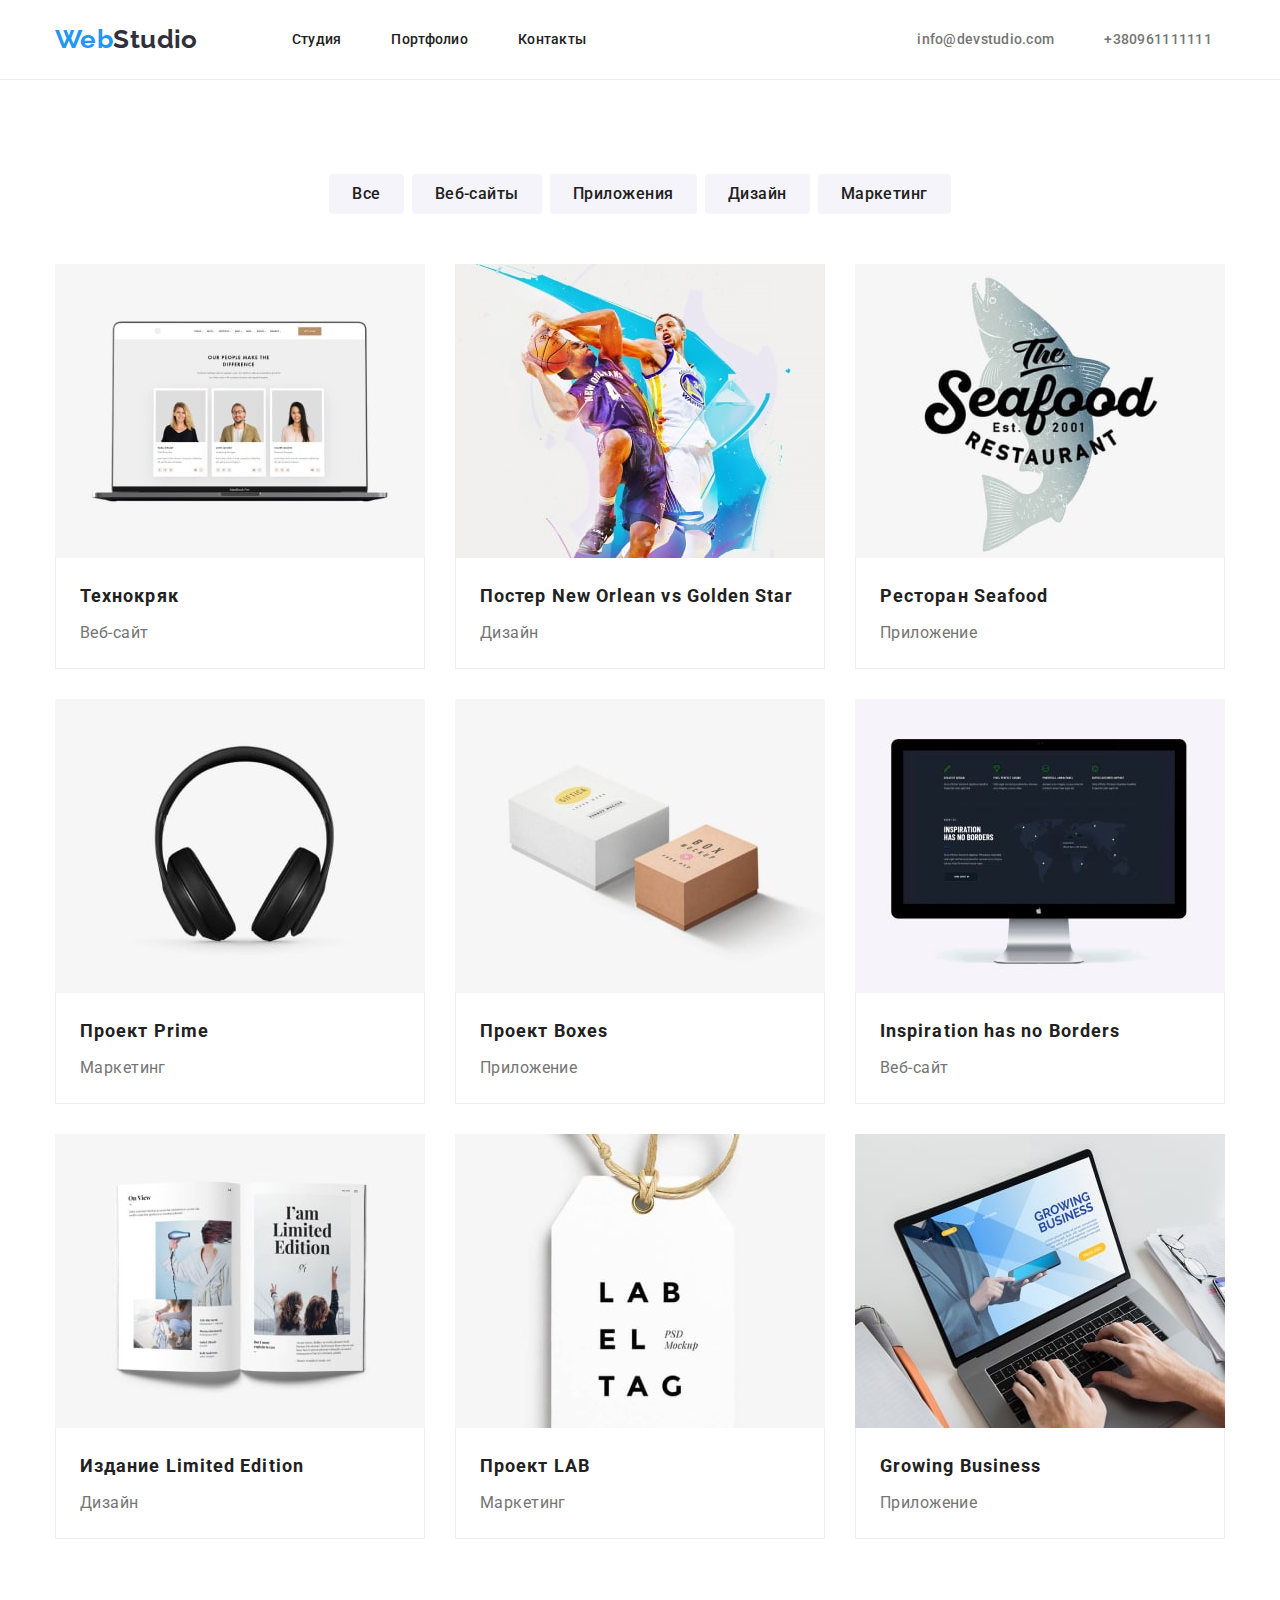
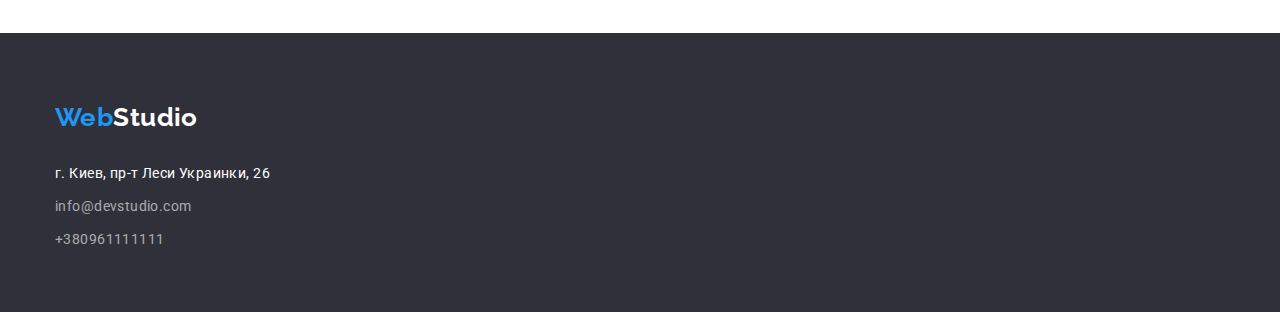
==== commit 1c9b3f83: "добавляет сжатые изображения" ====
--- a/portfolio.html
+++ b/portfolio.html
@@ -43,7 +43,7 @@
       <ul class="content-list">
         <li class="content-items">
           <a class="content-links" href="">
-            <img class="content-img" src="./images/tehno.jpg" alt="фото ноутбука" width="370" height="294">
+            <img class="content-img" src="./images/list-a-min.jpg" alt="фото ноутбука" width="370" height="294">
             <div class="content-border">
               <h3 class="content-tittle">Технокряк</h3>
               <p class="content-text">Веб-сайт</p>
@@ -52,7 +52,7 @@
         </li>
         <li class="content-items">
           <a class="content-links" href="">
-            <img class="content-img" src="./images/star.jpg" alt="фото постера" width="370" height="294">
+            <img class="content-img" src="./images/list-b-min.jpg" alt="фото постера" width="370" height="294">
             <div class="content-border">
               <h3 class="content-tittle">Постер New Orlean vs Golden Star</h3>
               <p class="content-text">Дизайн</p>
@@ -61,7 +61,7 @@
         </li>
         <li class="content-items">
           <a class="content-links" href="">
-            <img class="content-img" src="./images/seafood.jpg" alt="фото ресторана" width="370" height="294">
+            <img class="content-img" src="./images/list-c-min.jpg" alt="фото ресторана" width="370" height="294">
             <div class="content-border">
               <h3 class="content-tittle">Ресторан Seafood</h3>
               <p class="content-text">Приложение</p>
@@ -70,7 +70,7 @@
         </li>
         <li class="content-items">
           <a class="content-links" href="">
-            <img class="content-img" src="./images/prime.jpg" alt="фото наушников" width="370" height="294">
+            <img class="content-img" src="./images/list-d-min.jpg" alt="фото наушников" width="370" height="294">
             <div class="content-border">
               <h3 class="content-tittle">Проект Prime</h3>
               <p class="content-text">Маркетинг</p>
@@ -79,7 +79,7 @@
         </li>
         <li class="content-items">
           <a class="content-links" href="">
-            <img class="content-img" src="./images/boxes.jpg" alt="фото коробок" width="370" height="294">
+            <img class="content-img" src="./images/list-e-min.jpg" alt="фото коробок" width="370" height="294">
             <div class="content-border">
               <h3 class="content-tittle">Проект Boxes</h3>
               <p class="content-text">Приложение</p>
@@ -88,7 +88,7 @@
         </li>
         <li class="content-items">
           <a class="content-links" href="">
-            <img class="content-img" src="./images/borders.jpg" alt="фото монитора" width="370" height="294">
+            <img class="content-img" src="./images/list-f-min.jpg" alt="фото монитора" width="370" height="294">
             <div class="content-border">
               <h3 class="content-tittle">Inspiration has no Borders</h3>
               <p class="content-text">Веб-сайт</p>
@@ -97,7 +97,7 @@
         </li>
         <li class="content-items">
           <a class="content-links" href="">
-            <img class="content-img" src="./images/limited.jpg" alt="фото книги" width="370" height="294">
+            <img class="content-img" src="./images/list-g-min.jpg" alt="фото книги" width="370" height="294">
             <div class="content-border">
               <h3 class="content-tittle">Издание Limited Edition</h3>
               <p class="content-text">Дизайн</p>
@@ -106,7 +106,7 @@
         </li>
         <li class="content-items">
           <a class="content-links" href="">
-            <img class="content-img" src="./images/lab.jpg" alt="фото проекта" width="370" height="294">
+            <img class="content-img" src="./images/list-h-min.jpg" alt="фото проекта" width="370" height="294">
             <div class="content-border">
               <h3 class="content-tittle">Проект LAB</h3>
               <p class="content-text">Маркетинг</p>
@@ -115,7 +115,7 @@
         </li>
         <li class="content-items">
           <a class="content-links" href="">
-            <img class="content-img" src="./images/business.jpg" alt="фото работы за ноутбуком" width="370" height="294">
+            <img class="content-img" src="./images/list-i-min.jpg" alt="фото работы за ноутбуком" width="370" height="294">
             <div class="content-border">
               <h3 class="content-tittle">Growing Business</h3>
               <p class="content-text">Приложение</p>
--- a/css/style.css
+++ b/css/style.css
@@ -234,6 +234,7 @@
   font-size: var(--primary-font-sz);
   line-height: var(--secondary-line-hght);
   margin-bottom: 50px;
+  text-align: center;
 }
 .work-tittle,
 .team-maintittle {
@@ -257,6 +258,7 @@
   font-size: var(--secondary-font-sz);
   line-height: var(--fourth-line-hght);
   text-align: center;
+  font-weight: 500;
 
   margin-bottom: 10px;
 }
@@ -287,7 +289,6 @@
 /* ФУТЕР */
 .logo-footer {
   display: inline-block;
-  padding-top: 60px;
   margin-bottom: 20px;}
 
 .adres-footer {
@@ -312,11 +313,12 @@
   margin-bottom: 9px;
 }
 
-.tel {
-  padding-bottom: 60px;
-}
+
 .footer {
   background-color: var(--secondary-link-clr);
+  padding-bottom: 60px;
+  padding-top: 60px;
+
 }
 /* background-color: #2F303A; */
 .link-clr {
@@ -352,8 +354,7 @@
   background: #F5F4FA;
   border-radius: 4px;
   border: 1px solid transparent;
-  box-shadow: 0px 3px 1px rgba(0, 0, 0, 0.1), 0px 1px 2px rgba(0, 0, 0, 0.08), 0px 2px 2px rgba(0, 0, 0, 0.12);
-  
+    
   padding: 6px 22px;
 }
 .btn-list {
